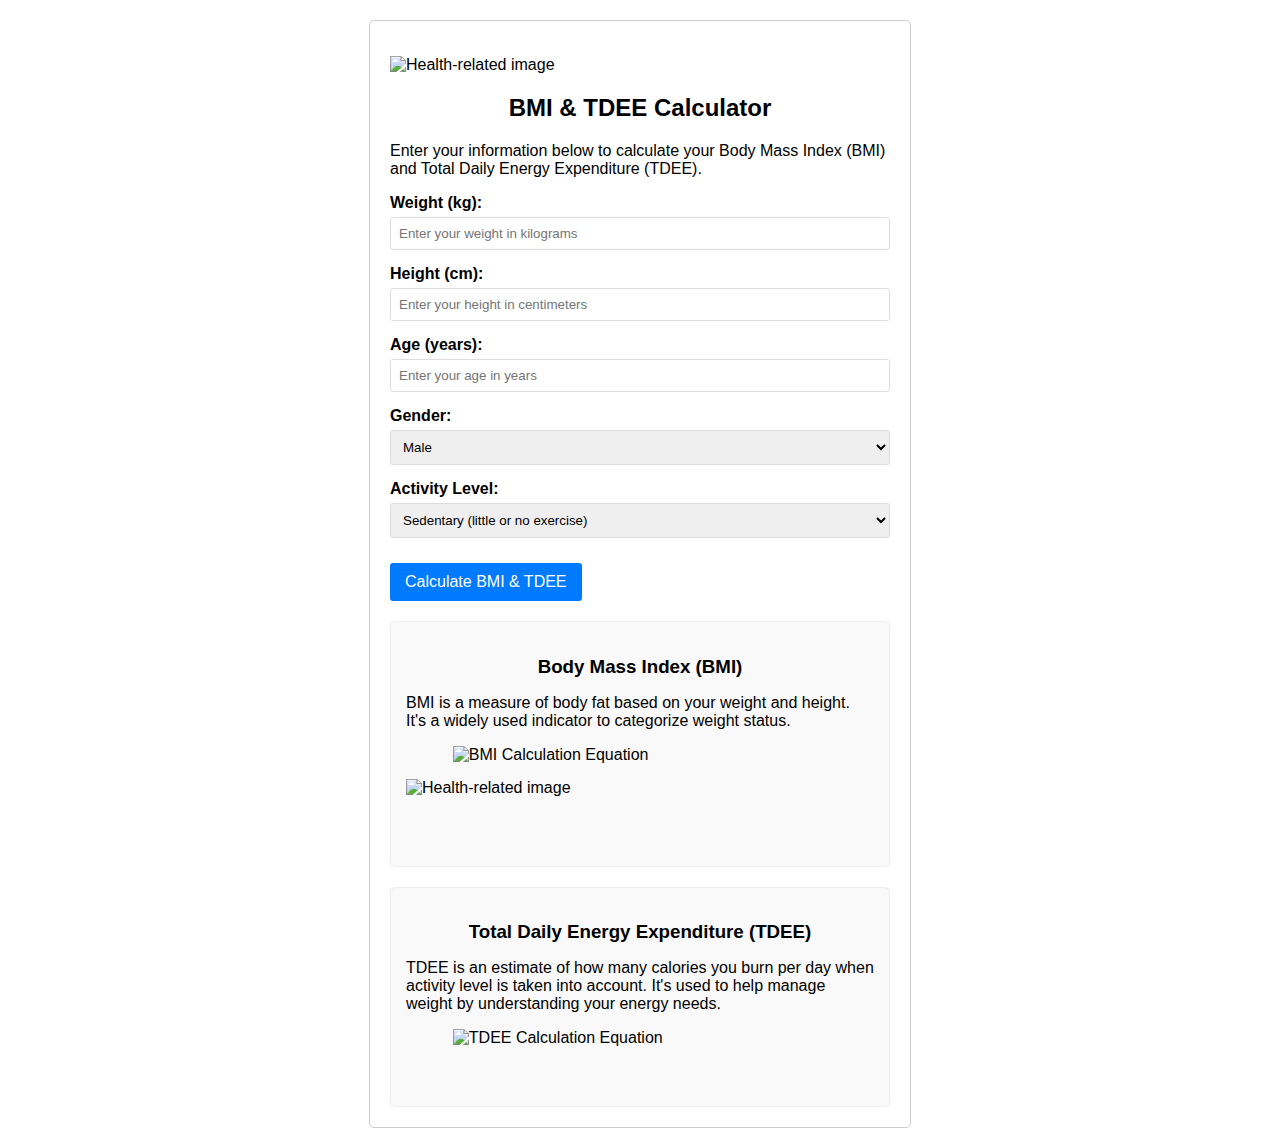
==== bmi&tdee.html @ 257083da "Add files via upload" ====
<!DOCTYPE html>
<html lang="en">
<head>
    <meta charset="UTF-8">
    <meta name="viewport" content="width=device-width, initial-scale=1.0">
    <title>BMI & TDEE Calculator</title>
    <style>
        body {
            font-family: sans-serif;
            margin: 20px;
        }
        .container {
            max-width: 500px;
            margin: 0 auto;
            padding: 20px;
            border: 1px solid #ccc;
            border-radius: 5px;
        }
        h2 {
            text-align: center;
            margin-bottom: 20px;
        }
        .form-group {
            margin-bottom: 15px;
        }
        label {
            display: block;
            margin-bottom: 5px;
            font-weight: bold;
        }
        input[type="number"], select {
            width: 100%;
            padding: 8px;
            border: 1px solid #ddd;
            border-radius: 3px;
            box-sizing: border-box;
        }
        button {
            background-color: #007bff;
            color: white;
            padding: 10px 15px;
            border: none;
            border-radius: 3px;
            cursor: pointer;
            font-size: 16px;
            margin-top: 10px;
        }
        button:hover {
            background-color: #0056b3;
        }
        .result-box {
            border: 1px solid #eee;
            padding: 15px;
            margin-top: 20px;
            border-radius: 5px;
            background-color: #f9f9f9;
        }
        .result-title {
            font-weight: bold;
            margin-bottom: 10px;
            text-align: center;
        }
        .equation-image {
            max-width: 80%; /* Made the image smaller */
            height: auto;
            display: block;
            margin: 10px auto;
        }
        .calculated-result {
            border: 2px dashed transparent; /* Dashed and transparent for the box */
            padding: 15px;
            margin-top: 10px;
            text-align: center;
        }
        .calculated-result-value {
            font-size: 24px; /* Made the text larger */
            font-weight: bold;
        }
        #bmi-interpretation {
            margin-top: 10px;
            text-align: center;
            font-style: italic;
            color: #555;
        }
        .bmi-image {
            width: 100%;
            height: auto;
            margin-top: 15px;
            display: block;
        }
    </style>
</head>
<body>
    <div class="container">

        <img class="bmi-image" src="images/bmi1.jpg" alt="Health-related image">
        <h2>BMI & TDEE Calculator</h2>

        <p>Enter your information below to calculate your Body Mass Index (BMI) and Total Daily Energy Expenditure (TDEE).</p>

        <div class="form-group">
            <label for="weight">Weight (kg):</label>
            <input type="number" id="weight" placeholder="Enter your weight in kilograms">
        </div>
        <div class="form-group">
            <label for="height">Height (cm):</label>
            <input type="number" id="height" placeholder="Enter your height in centimeters">
        </div>
        <div class="form-group">
            <label for="age">Age (years):</label>
            <input type="number" id="age" placeholder="Enter your age in years">
        </div>
        <div class="form-group">
            <label for="gender">Gender:</label>
            <select id="gender">
                <option value="male">Male</option>
                <option value="female">Female</option>
            </select>
        </div>
        <div class="form-group">
            <label for="activity">Activity Level:</label>
            <select id="activity">
                <option value="1.2">Sedentary (little or no exercise)</option>
                <option value="1.375">Lightly Active (light exercise/sports 1-3 days/week)</option>
                <option value="1.55">Moderately Active (moderate exercise/sports 3-5 days/week)</option>
                <option value="1.725">Very Active (hard exercise/sports 6-7 days a week)</option>
                <option value="1.9">Extra Active (very hard daily exercise/sports & physical job or 2x training)</option>
            </select>
        </div>

        <button onclick="calculateBoth()">Calculate BMI & TDEE</button>

        <div class="result-box">
            <h3 class="result-title">Body Mass Index (BMI)</h3>
            <p>BMI is a measure of body fat based on your weight and height. It's a widely used indicator to categorize weight status.</p>
            <img src="images/bmicalculation.png" alt="BMI Calculation Equation" class="equation-image">
            <img class="bmi-image" src="images/bmi3.jpg" alt="Health-related image">
            <div class="calculated-result">
                <span id="bmi-result-value" class="calculated-result-value"></span>
                <div id="bmi-interpretation"></div>
            </div>
        </div>

        <div class="result-box">
            <h3 class="result-title">Total Daily Energy Expenditure (TDEE)</h3>
            <p>TDEE is an estimate of how many calories you burn per day when activity level is taken into account. It's used to help manage weight by understanding your energy needs.</p>
            <img src="images/tdeecalculation.png" alt="TDEE Calculation Equation" class="equation-image">
            <div class="calculated-result">
                <span id="tdee-result-value" class="calculated-result-value"></span>
            </div>
        </div>

        
    </div>

    <script>
        function calculateBMI() {
            const weightInput = document.getElementById('weight');
            const heightInput = document.getElementById('height');
            const bmiResultValueSpan = document.getElementById('bmi-result-value');
            const bmiInterpretationDiv = document.getElementById('bmi-interpretation');

            const weight = parseFloat(weightInput.value);
            const heightCm = parseFloat(heightInput.value);

            if (isNaN(weight) || isNaN(heightCm) || weight <= 0 || heightCm <= 0) {
                bmiResultValueSpan.textContent = 'Invalid input';
                bmiInterpretationDiv.textContent = '';
                return;
            }

            const heightM = heightCm / 100;
            const bmi = weight / (heightM * heightM);
            const roundedBMI = bmi.toFixed(2);

            let interpretation = '';
            if (bmi < 18.5) {
                interpretation = 'Underweight';
            } else if (bmi >= 18.5 && bmi < 25) {
                interpretation = 'Normal weight';
            } else if (bmi >= 25 && bmi < 30) {
                interpretation = 'Overweight';
            } else if (bmi >= 30) {
                interpretation = 'Obese';
            }

            bmiResultValueSpan.textContent = `${roundedBMI}`;
            bmiInterpretationDiv.textContent = `(${interpretation})`;
            return bmi;
        }

        function calculateTDEE() {
            const weightInput = document.getElementById('weight');
            const heightInput = document.getElementById('height');
            const ageInput = document.getElementById('age');
            const genderSelect = document.getElementById('gender');
            const activitySelect = document.getElementById('activity');
            const tdeeResultValueSpan = document.getElementById('tdee-result-value');

            const weight = parseFloat(weightInput.value);
            const heightCm = parseFloat(heightInput.value);
            const age = parseFloat(ageInput.value);
            const gender = genderSelect.value;
            const activityLevel = parseFloat(activitySelect.value);

            if (isNaN(weight) || isNaN(heightCm) || isNaN(age) || weight <= 0 || heightCm <= 0 || age <= 0) {
                tdeeResultValueSpan.textContent = 'Invalid input';
                return;
            }

            let bmr;
            if (gender === 'male') {
                bmr = 10 * weight + 6.25 * heightCm - 5 * age + 5;
            } else {
                bmr = 10 * weight + 6.25 * heightCm - 5 * age - 161;
            }

            const tdee = bmr * activityLevel;
            const roundedTDEE = tdee.toFixed(0);

            tdeeResultValueSpan.textContent = `${roundedTDEE} calories per day`;
        }

        function calculateBoth() {
            calculateBMI();
            calculateTDEE();
        }
    </script>
</body>
</html>
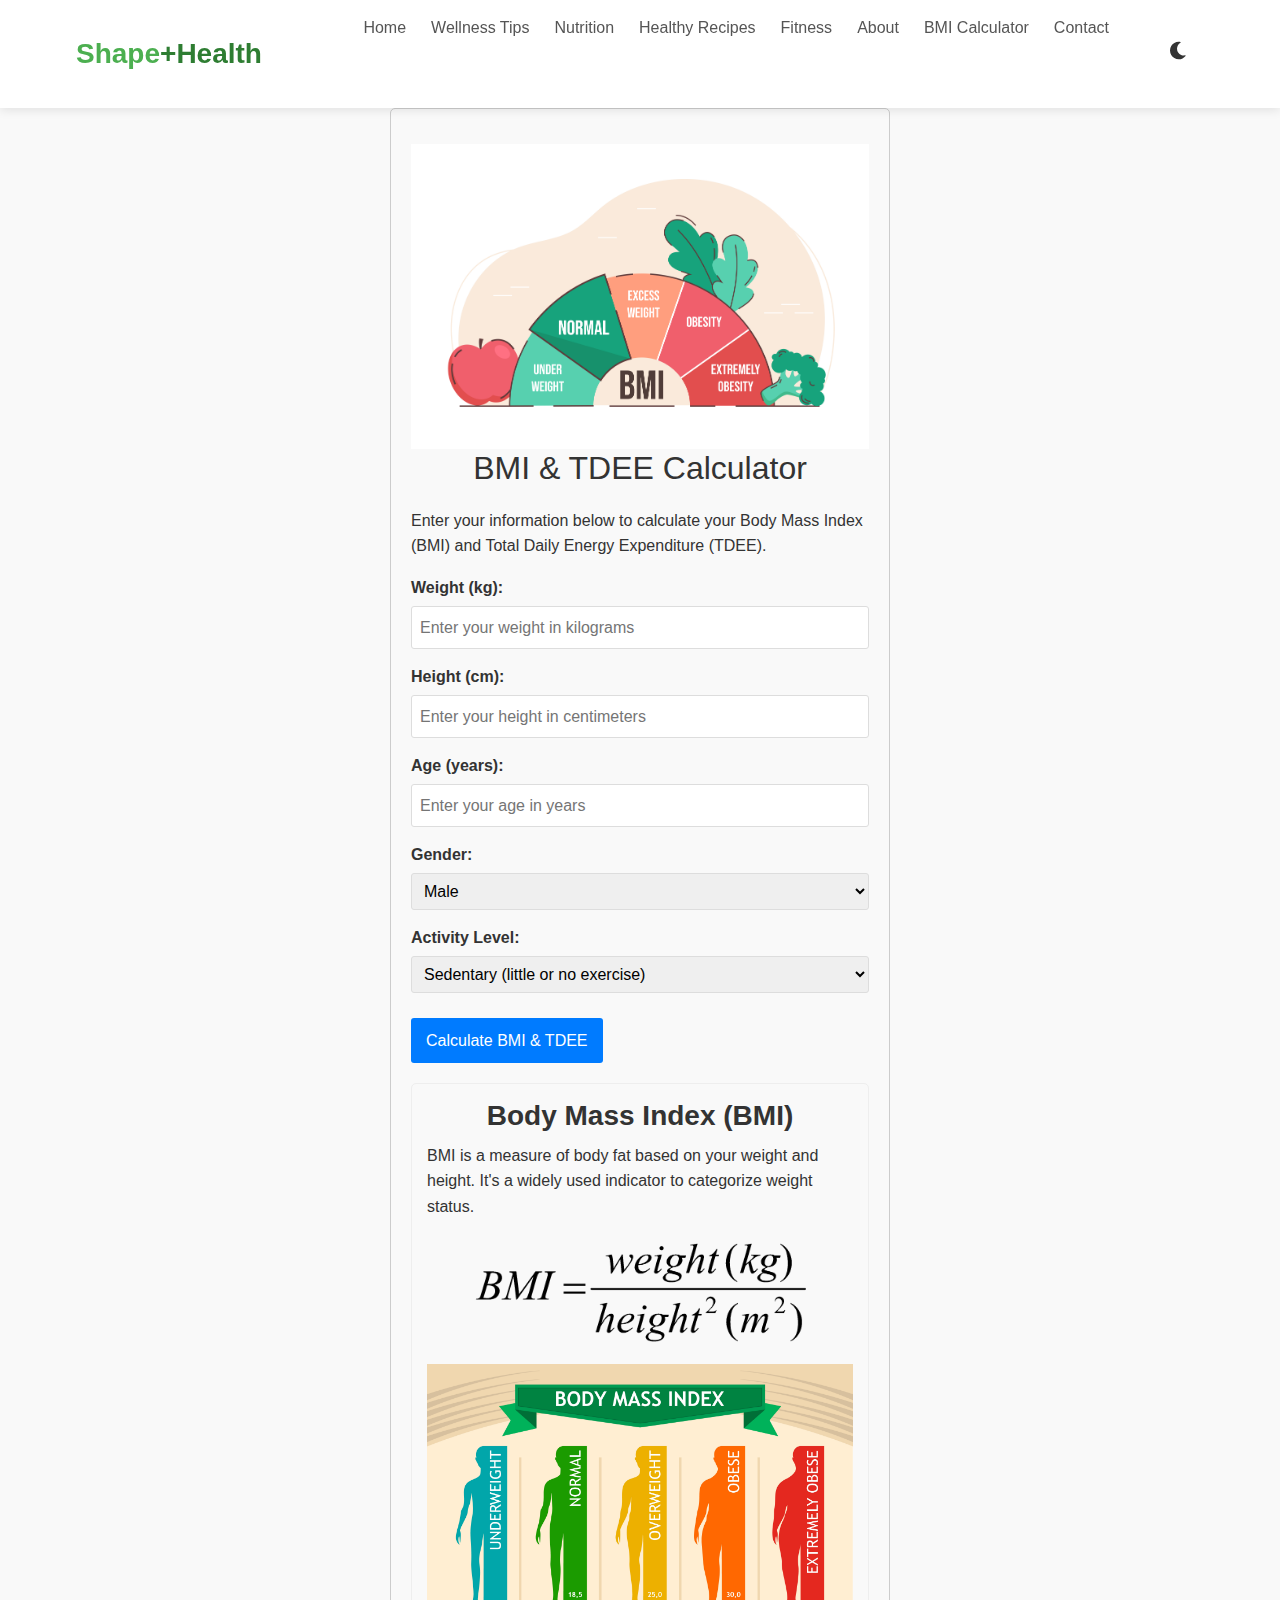
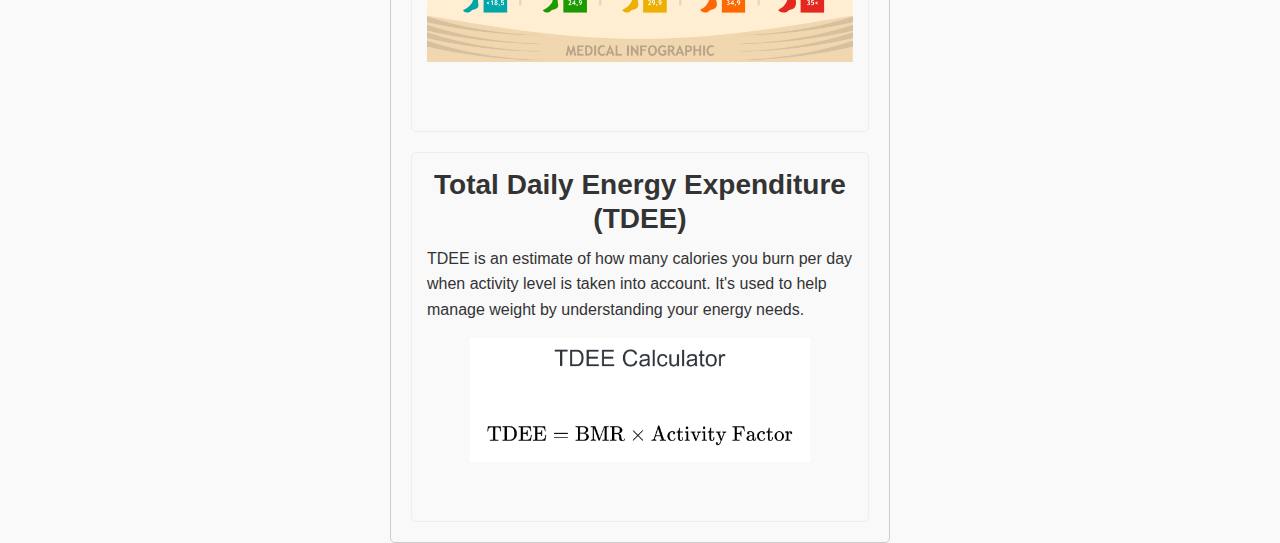
==== commit 169e6128: "Header and content added" ====
--- a/bmi&tdee.html
+++ b/bmi&tdee.html
@@ -4,94 +4,38 @@
     <meta charset="UTF-8">
     <meta name="viewport" content="width=device-width, initial-scale=1.0">
     <title>BMI & TDEE Calculator</title>
-    <style>
-        body {
-            font-family: sans-serif;
-            margin: 20px;
-        }
-        .container {
-            max-width: 500px;
-            margin: 0 auto;
-            padding: 20px;
-            border: 1px solid #ccc;
-            border-radius: 5px;
-        }
-        h2 {
-            text-align: center;
-            margin-bottom: 20px;
-        }
-        .form-group {
-            margin-bottom: 15px;
-        }
-        label {
-            display: block;
-            margin-bottom: 5px;
-            font-weight: bold;
-        }
-        input[type="number"], select {
-            width: 100%;
-            padding: 8px;
-            border: 1px solid #ddd;
-            border-radius: 3px;
-            box-sizing: border-box;
-        }
-        button {
-            background-color: #007bff;
-            color: white;
-            padding: 10px 15px;
-            border: none;
-            border-radius: 3px;
-            cursor: pointer;
-            font-size: 16px;
-            margin-top: 10px;
-        }
-        button:hover {
-            background-color: #0056b3;
-        }
-        .result-box {
-            border: 1px solid #eee;
-            padding: 15px;
-            margin-top: 20px;
-            border-radius: 5px;
-            background-color: #f9f9f9;
-        }
-        .result-title {
-            font-weight: bold;
-            margin-bottom: 10px;
-            text-align: center;
-        }
-        .equation-image {
-            max-width: 80%; /* Made the image smaller */
-            height: auto;
-            display: block;
-            margin: 10px auto;
-        }
-        .calculated-result {
-            border: 2px dashed transparent; /* Dashed and transparent for the box */
-            padding: 15px;
-            margin-top: 10px;
-            text-align: center;
-        }
-        .calculated-result-value {
-            font-size: 24px; /* Made the text larger */
-            font-weight: bold;
-        }
-        #bmi-interpretation {
-            margin-top: 10px;
-            text-align: center;
-            font-style: italic;
-            color: #555;
-        }
-        .bmi-image {
-            width: 100%;
-            height: auto;
-            margin-top: 15px;
-            display: block;
-        }
-    </style>
+    <link rel="stylesheet" href="https://cdnjs.cloudflare.com/ajax/libs/font-awesome/6.0.0-beta3/css/all.min.css">
+    <link rel="stylesheet" href="https://cdn.jsdelivr.net/npm/bootstrap@5.3.0/dist/css/bootstrap.min.css">
+    <link rel="stylesheet" href="/css/style.css">
+    <link rel="stylesheet" href="/css/bmi.css">
 </head>
 <body>
-    <div class="container">
+    <header>
+        <div class="container">
+            <div class="header-content">
+                <a href="index.html" class="logo">Shape<span>+Health</span></a>
+                <nav>
+                    <ul>
+                        <li><a href="index.html">Home</a></li>
+                        <li><a href="WellnessTips.html" class="active">Wellness Tips</a></li>
+                        <li><a href="nutrition.html">Nutrition</a></li>
+                        <li><a href="recipe.html">Healthy Recipes</a></li>
+                        <li><a href="Fitness.html">Fitness</a></li>
+                        <li><a href="about.html">About</a></li>
+                        <li><a href="bmi&tdee.html">BMI Calculator</a></li>
+                        <li><a href="contact.html">Contact</a></li>
+                        <li>
+                            <button class="theme-toggle" id="themeToggle">
+                                <i class="fas fa-moon"></i>
+                            </button>
+                        </li>
+                    </ul>
+                </nav>
+            </div>
+        </div>
+    </header>
+
+    <div class="container2">
 
         <img class="bmi-image" src="images/bmi1.jpg" alt="Health-related image">
         <h2>BMI & TDEE Calculator</h2>
@@ -226,5 +170,8 @@
             calculateTDEE();
         }
     </script>
+
+        <script src="/javascript/script.js"></script>
+        <script src="https://cdn.jsdelivr.net/npm/bootstrap@5.3.0/dist/js/bootstrap.bundle.min.js"></script>
 </body>
 </html>--- a/css/style.css
+++ b/css/style.css
@@ -0,0 +1,380 @@
+    :root {
+        --primary-color: #4CAF50;
+        --secondary-color: #2E7D32;
+        --text-color: #333;
+        --bg-color: #f9f9f9;
+        --card-bg: #fff;
+        --header-bg: #fff;
+        --nav-link-color: #555;
+        --nav-link-hover: #4CAF50;
+        --border-color: #e0e0e0;
+    }
+
+    .dark-mode {
+        --primary-color: #81C784;
+        --secondary-color: #4CAF50;
+        --text-color: #f0f0f0;
+        --bg-color: #121212;
+        --card-bg: #1e1e1e;
+        --header-bg: #1e1e1e;
+        --nav-link-color: #bbb;
+        --nav-link-hover: #81C784;
+        --border-color: #333;
+    }
+
+    * {
+        margin: 0;
+        padding: 0;
+        box-sizing: border-box;
+        transition: background-color 0.3s, color 0.3s;
+    }
+
+    body {
+        font-family: 'Segoe UI', Tahoma, Geneva, Verdana, sans-serif;
+        background-color: var(--bg-color);
+        color: var(--text-color);
+        line-height: 1.6;
+    }
+
+    header {
+        background-color: var(--header-bg);
+        box-shadow: 0 2px 10px rgba(0, 0, 0, 0.1);
+        position: sticky;
+        top: 0;
+        z-index: 100;
+        padding: 15px 0;
+    }
+
+    .container {
+        width: 90%;
+        max-width: 1200px;
+        margin: 0 auto;
+    }
+
+    .header-content {
+        display: flex;
+        justify-content: space-between;
+        align-items: center;
+    }
+
+    .logo {
+        font-size: 28px;
+        font-weight: bold;
+        color: var(--primary-color);
+        text-decoration: none;
+    }
+
+    .logo span {
+        color: var(--secondary-color);
+    }
+
+    nav ul {
+        display: flex;
+        list-style: none;
+    }
+
+    nav ul li {
+        margin-left: 25px;
+    }
+
+    nav ul li a {
+        text-decoration: none;
+        color: var(--nav-link-color);
+        font-weight: 500;
+        transition: color 0.3s;
+    }
+
+    nav ul li a:hover {
+        color: var(--nav-link-hover);
+    }
+
+    .theme-toggle {
+        background: none;
+        border: none;
+        color: var(--text-color);
+        font-size: 20px;
+        cursor: pointer;
+        margin-left: 20px;
+    }
+
+    .hero {
+        background: linear-gradient(rgba(0, 0, 0, 0.5), rgba(0, 0, 0, 0.5)), url('https://img.freepik.com/free-vector/hand-drawn-yoga-retreat-twitch-banner_23-2150172763.jpg?semt=ais_hybrid&w=740');
+        background-size: cover;
+        background-position: center;
+        height: 300px;
+        display: flex;
+        align-items: center;
+        justify-content: center;
+        color: white;
+        text-align: center;
+        margin-bottom: 40px;
+    }
+
+    .hero h1 {
+        font-size: 42px;
+        margin-bottom: 20px;
+    }
+
+    .hero p {
+        font-size: 18px;
+        max-width: 700px;
+        margin: 0 auto;
+    }
+
+    .category-nav {
+        background-color: var(--card-bg);
+        padding: 15px 0;
+        margin-bottom: 30px;
+        box-shadow: 0 2px 5px rgba(0, 0, 0, 0.05);
+    }
+
+    .category-nav ul {
+        display: flex;
+        list-style: none;
+        justify-content: center;
+        flex-wrap: wrap;
+    }
+
+    .category-nav ul li {
+        margin: 0 15px;
+    }
+
+    .category-nav ul li a {
+        text-decoration: none;
+        color: var(--nav-link-color);
+        font-weight: 500;
+        padding: 5px 0;
+        border-bottom: 2px solid transparent;
+        transition: all 0.3s;
+    }
+
+    .category-nav ul li a:hover,
+    .category-nav ul li a.active {
+        color: var(--primary-color);
+        border-bottom: 2px solid var(--primary-color);
+    }
+
+    .featured-articles {
+        display: grid;
+        grid-template-columns: repeat(auto-fit, minmax(300px, 1fr));
+        gap: 30px;
+        margin-bottom: 50px;
+    }
+
+    .article-card {
+        background-color: var(--card-bg);
+        border-radius: 8px;
+        overflow: hidden;
+        box-shadow: 0 3px 10px rgba(0, 0, 0, 0.1);
+        transition: transform 0.3s;
+    }
+
+    .article-card:hover {
+        transform: translateY(-5px);
+    }
+
+    .article-image {
+        height: 200px;
+        overflow: hidden;
+    }
+
+    .article-image img {
+        width: 100%;
+        height: 100%;
+        object-fit: cover;
+        transition: transform 0.5s;
+    }
+
+    .article-card:hover .article-image img {
+        transform: scale(1.05);
+    }
+
+    .article-content {
+        padding: 20px;
+    }
+
+    .article-category {
+        display: inline-block;
+        color: var(--primary-color);
+        font-size: 14px;
+        font-weight: 600;
+        margin-bottom: 10px;
+        text-transform: uppercase;
+    }
+
+    .article-title {
+        font-size: 20px;
+        margin-bottom: 10px;
+        line-height: 1.4;
+    }
+
+    .article-excerpt {
+        color: var(--nav-link-color);
+        margin-bottom: 15px;
+        font-size: 15px;
+    }
+
+    .article-meta {
+        display: flex;
+        align-items: center;
+        font-size: 14px;
+        color: var(--nav-link-color);
+    }
+
+    .article-meta i {
+        margin-right: 5px;
+        color: var(--primary-color);
+    }
+
+    .latest-section {
+        margin-bottom: 50px;
+    }
+
+    .section-title {
+        font-size: 24px;
+        margin-bottom: 20px;
+        padding-bottom: 10px;
+        border-bottom: 2px solid var(--primary-color);
+        display: inline-block;
+    }
+
+    .latest-articles {
+        display: grid;
+        grid-template-columns: repeat(auto-fit, minmax(250px, 1fr));
+        gap: 25px;
+    }
+
+    .small-article {
+        display: flex;
+        gap: 15px;
+        margin-bottom: 20px;
+    }
+
+    .small-article-image {
+        width: 100px;
+        height: 80px;
+        overflow: hidden;
+        border-radius: 5px;
+        flex-shrink: 0;
+    }
+
+    .small-article-image img {
+        width: 100%;
+        height: 100%;
+        object-fit: cover;
+    }
+
+    .small-article-content {
+        flex-grow: 1;
+    }
+
+    .small-article-title {
+        font-size: 16px;
+        margin-bottom: 5px;
+        line-height: 1.4;
+    }
+
+    .small-article-meta {
+        font-size: 12px;
+        color: var(--nav-link-color);
+    }
+
+    footer {
+        background-color: var(--card-bg);
+        padding: 40px 0;
+        text-align: center;
+        margin-top: 50px;
+        border-top: 1px solid var(--border-color);
+    }
+
+    .footer-logo {
+        font-size: 24px;
+        font-weight: bold;
+        color: var(--primary-color);
+        margin-bottom: 20px;
+        display: inline-block;
+    }
+
+    .footer-links {
+        display: flex;
+        justify-content: center;
+        flex-wrap: wrap;
+        margin-bottom: 20px;
+    }
+
+    .footer-links a {
+        color: var(--nav-link-color);
+        text-decoration: none;
+        margin: 0 15px;
+        transition: color 0.3s;
+    }
+
+    .footer-links a:hover {
+        color: var(--primary-color);
+    }
+
+    .social-icons {
+        margin-bottom: 20px;
+    }
+
+    .social-icons a {
+        color: var(--nav-link-color);
+        margin: 0 10px;
+        font-size: 20px;
+        transition: color 0.3s;
+    }
+
+    .social-icons a:hover {
+        color: var(--primary-color);
+    }
+
+    .copyright {
+        color: var(--nav-link-color);
+        font-size: 14px;
+    }
+
+    @media (max-width: 768px) {
+        .header-content {
+            flex-direction: column;
+            text-align: center;
+        }
+
+        nav ul {
+            margin-top: 15px;
+            flex-wrap: wrap;
+            justify-content: center;
+        }
+
+        nav ul li {
+            margin: 5px 10px;
+        }
+
+        .hero h1 {
+            font-size: 32px;
+        }
+
+        .category-nav ul {
+            justify-content: flex-start;
+            overflow-x: auto;
+            padding-bottom: 10px;
+            white-space: nowrap;
+            -webkit-overflow-scrolling: touch;
+        }
+
+        .category-nav ul li {
+            margin: 0 10px;
+        }
+
+        .featured-articles {
+            grid-template-columns: 1fr;
+        }
+
+        .small-article {
+            flex-direction: column;
+        }
+
+        .small-article-image {
+            width: 100%;
+            height: 150px;
+        }
+    }--- a/css/bmi.css
+++ b/css/bmi.css
@@ -0,0 +1,80 @@
+
+.container2 {
+    max-width: 500px;
+    margin: 0 auto;
+    padding: 20px;
+    border: 1px solid #ccc;
+    border-radius: 5px;
+}
+h2 {
+    text-align: center;
+    margin-bottom: 20px;
+}
+.form-group {
+    margin-bottom: 15px;
+}
+label {
+    display: block;
+    margin-bottom: 5px;
+    font-weight: bold;
+}
+input[type="number"], select {
+    width: 100%;
+    padding: 8px;
+    border: 1px solid #ddd;
+    border-radius: 3px;
+    box-sizing: border-box;
+}
+button {
+    background-color: #007bff;
+    color: white;
+    padding: 10px 15px;
+    border: none;
+    border-radius: 3px;
+    cursor: pointer;
+    font-size: 16px;
+    margin-top: 10px;
+}
+button:hover {
+    background-color: #0056b3;
+}
+.result-box {
+    border: 1px solid #eee;
+    padding: 15px;
+    margin-top: 20px;
+    border-radius: 5px;
+    background-color: #f9f9f9;
+}
+.result-title {
+    font-weight: bold;
+    margin-bottom: 10px;
+    text-align: center;
+}
+.equation-image {
+    max-width: 80%; /* Made the image smaller */
+    height: auto;
+    display: block;
+    margin: 10px auto;
+}
+.calculated-result {
+    border: 2px dashed transparent; /* Dashed and transparent for the box */
+    padding: 15px;
+    margin-top: 10px;
+    text-align: center;
+}
+.calculated-result-value {
+    font-size: 24px; /* Made the text larger */
+    font-weight: bold;
+}
+#bmi-interpretation {
+    margin-top: 10px;
+    text-align: center;
+    font-style: italic;
+    color: #555;
+}
+.bmi-image {
+    width: 100%;
+    height: auto;
+    margin-top: 15px;
+    display: block;
+}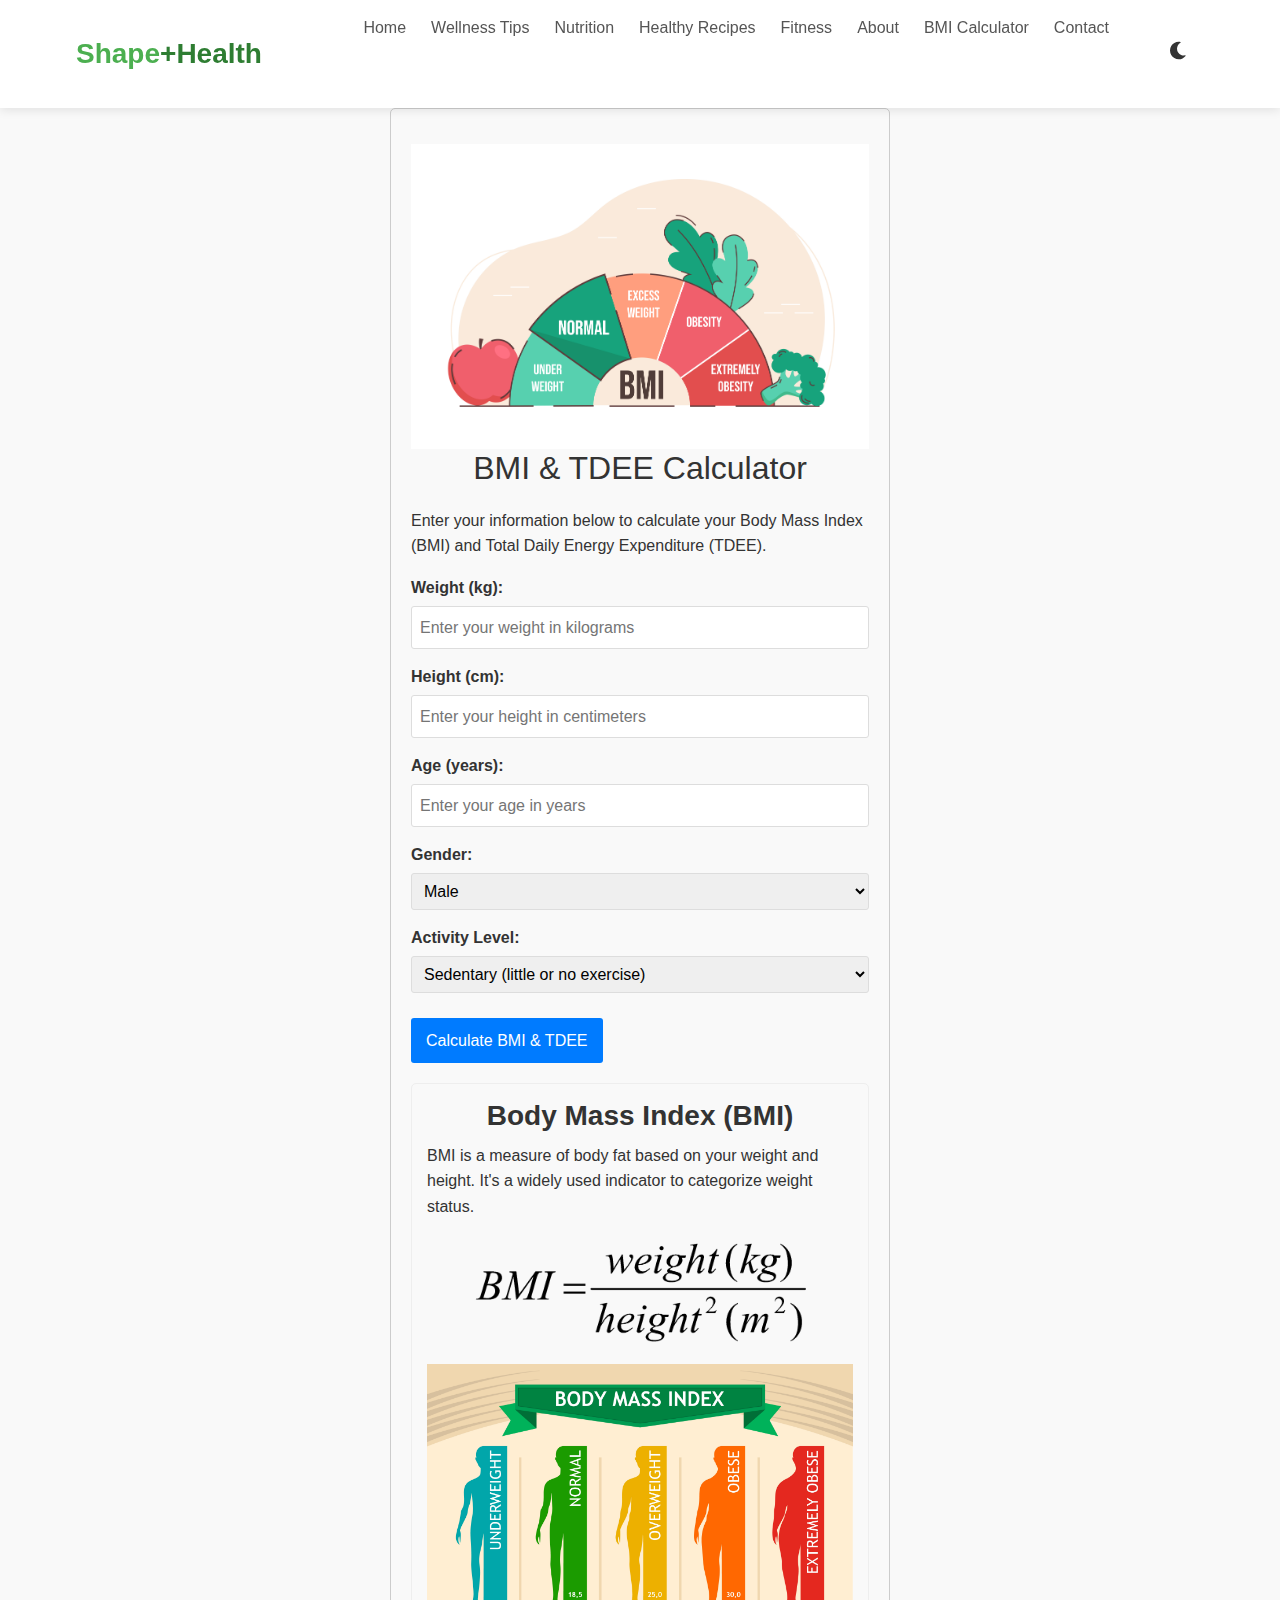
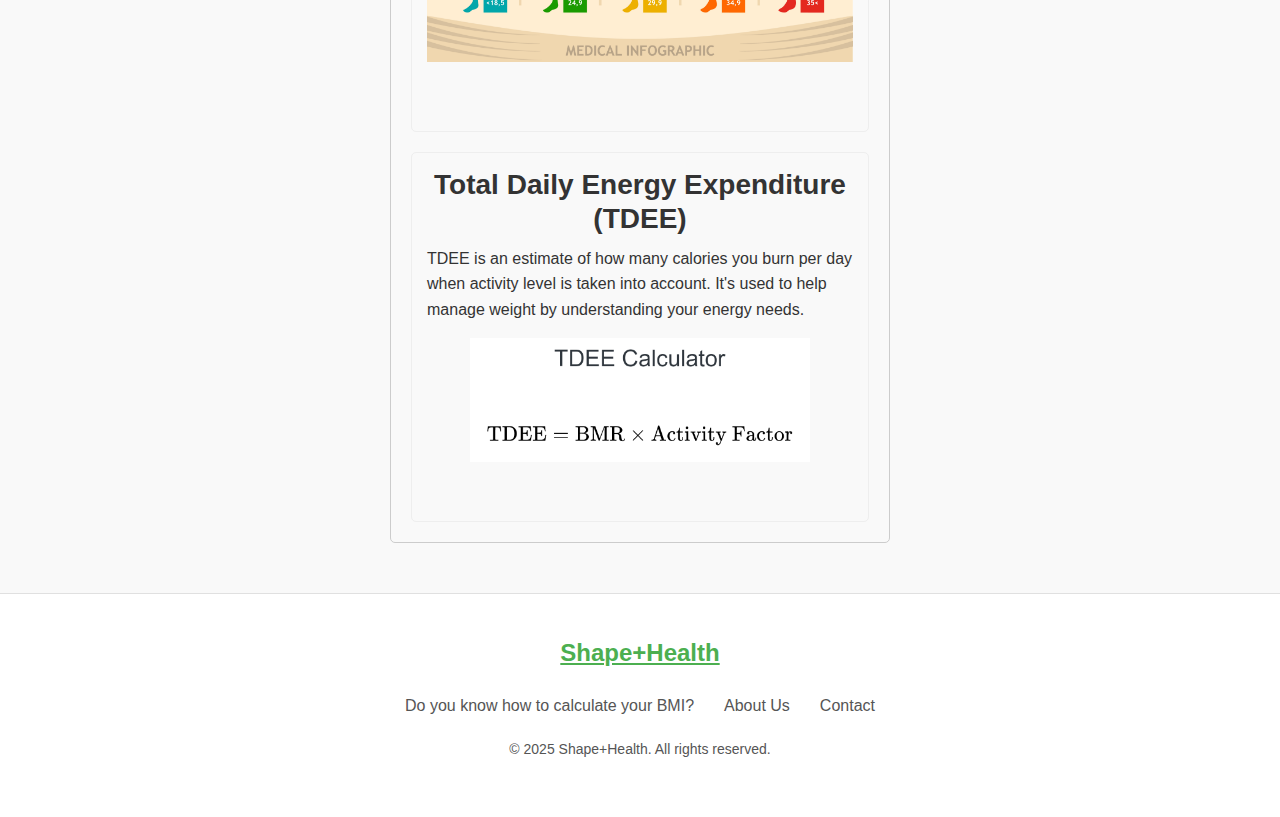
==== commit 1bbaee2d: "Wellness tips finished and create bmi script" ====
--- a/bmi&tdee.html
+++ b/bmi&tdee.html
@@ -93,85 +93,22 @@
                 <span id="tdee-result-value" class="calculated-result-value"></span>
             </div>
         </div>
-
-        
     </div>
 
-    <script>
-        function calculateBMI() {
-            const weightInput = document.getElementById('weight');
-            const heightInput = document.getElementById('height');
-            const bmiResultValueSpan = document.getElementById('bmi-result-value');
-            const bmiInterpretationDiv = document.getElementById('bmi-interpretation');
-
-            const weight = parseFloat(weightInput.value);
-            const heightCm = parseFloat(heightInput.value);
-
-            if (isNaN(weight) || isNaN(heightCm) || weight <= 0 || heightCm <= 0) {
-                bmiResultValueSpan.textContent = 'Invalid input';
-                bmiInterpretationDiv.textContent = '';
-                return;
-            }
-
-            const heightM = heightCm / 100;
-            const bmi = weight / (heightM * heightM);
-            const roundedBMI = bmi.toFixed(2);
-
-            let interpretation = '';
-            if (bmi < 18.5) {
-                interpretation = 'Underweight';
-            } else if (bmi >= 18.5 && bmi < 25) {
-                interpretation = 'Normal weight';
-            } else if (bmi >= 25 && bmi < 30) {
-                interpretation = 'Overweight';
-            } else if (bmi >= 30) {
-                interpretation = 'Obese';
-            }
-
-            bmiResultValueSpan.textContent = `${roundedBMI}`;
-            bmiInterpretationDiv.textContent = `(${interpretation})`;
-            return bmi;
-        }
-
-        function calculateTDEE() {
-            const weightInput = document.getElementById('weight');
-            const heightInput = document.getElementById('height');
-            const ageInput = document.getElementById('age');
-            const genderSelect = document.getElementById('gender');
-            const activitySelect = document.getElementById('activity');
-            const tdeeResultValueSpan = document.getElementById('tdee-result-value');
-
-            const weight = parseFloat(weightInput.value);
-            const heightCm = parseFloat(heightInput.value);
-            const age = parseFloat(ageInput.value);
-            const gender = genderSelect.value;
-            const activityLevel = parseFloat(activitySelect.value);
-
-            if (isNaN(weight) || isNaN(heightCm) || isNaN(age) || weight <= 0 || heightCm <= 0 || age <= 0) {
-                tdeeResultValueSpan.textContent = 'Invalid input';
-                return;
-            }
-
-            let bmr;
-            if (gender === 'male') {
-                bmr = 10 * weight + 6.25 * heightCm - 5 * age + 5;
-            } else {
-                bmr = 10 * weight + 6.25 * heightCm - 5 * age - 161;
-            }
-
-            const tdee = bmr * activityLevel;
-            const roundedTDEE = tdee.toFixed(0);
-
-            tdeeResultValueSpan.textContent = `${roundedTDEE} calories per day`;
-        }
-
-        function calculateBoth() {
-            calculateBMI();
-            calculateTDEE();
-        }
-    </script>
+    <footer>
+        <div class="container">
+            <a href="index.html" class="footer-logo">Shape+Health</a>
+            <div class="footer-links">
+                <a href="bmi&tdee.html">Do you know how to calculate your BMI?</a>
+                <a href="about.html">About Us</a>
+                <a href="contact.html">Contact</a>
+            </div>
+            <p class="copyright">© 2025 Shape+Health. All rights reserved.</p>
+        </div>
+    </footer>
 
         <script src="/javascript/script.js"></script>
+        <script src="/javascript/bmi.js"></script>
         <script src="https://cdn.jsdelivr.net/npm/bootstrap@5.3.0/dist/js/bootstrap.bundle.min.js"></script>
 </body>
 </html>--- a/css/style.css
+++ b/css/style.css
@@ -110,6 +110,19 @@
         margin-bottom: 40px;
     }
 
+    .hero2 {
+        background: linear-gradient(rgba(0, 0, 0, 0.5), rgba(0, 0, 0, 0.5)), url('/images/fitness.jpg');
+        background-size: cover;
+        background-position: center;
+        height: 300px;
+        display: flex;
+        align-items: center;
+        justify-content: center;
+        color: white;
+        text-align: center;
+        margin-bottom: 40px;
+    }
+
     .hero h1 {
         font-size: 42px;
         margin-bottom: 20px;
